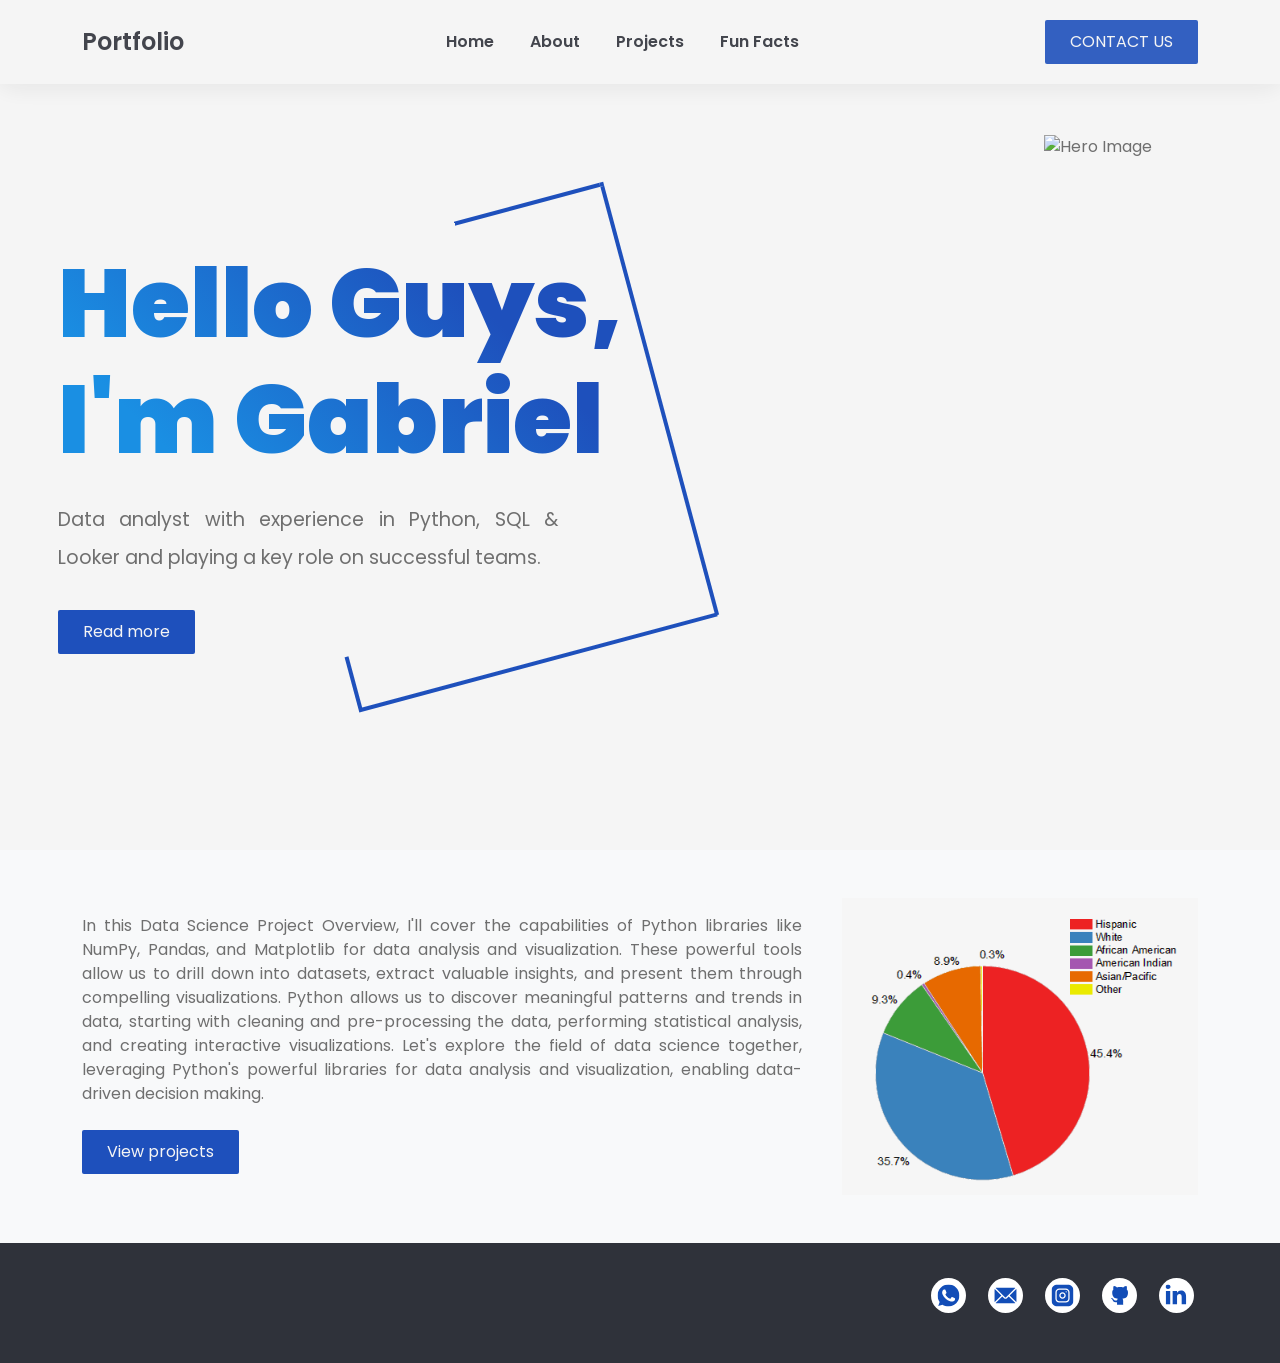
==== index.html @ 683b3d6e "update" ====
<!DOCTYPE html>
<html lang="en">

<head>
  <meta charset="UTF-8">
  <meta http-equiv="X-UA-Compatible" content="IE=edge">
  <meta name="viewport" content="width=device-width, initial-scale=1.0">

  <title> Home </title>
  <script src="https://ajax.googleapis.com/ajax/libs/jquery/3.6.4/jquery.min.js"></script>
  <link rel="icon" href="images/favicon.png">
  <link rel="stylesheet" href="assets/css/vendor/icons.min.css">
  <link rel="stylesheet" href="https://cdn.jsdelivr.net/npm/bootstrap@5.2.3/dist/css/bootstrap.min.css"
    integrity="sha384-rbsA2VBKQhggwzxH7pPCaAqO46MgnOM80zW1RWuH61DGLwZJEdK2Kadq2F9CUG65" crossorigin="anonymous">
  <link rel="stylesheet" href="https://cdnjs.cloudflare.com/ajax/libs/font-awesome/4.7.0/css/font-awesome.min.css">
  <link rel="stylesheet" href="css/main.css">
  <link href="https://unpkg.com/aos@2.3.1/dist/aos.css" rel="stylesheet">
  <link rel="stylesheet" href="https://cdnjs.cloudflare.com/ajax/libs/font-awesome/6.4.0/css/all.min.css"
    integrity="sha512-iecdLmaskl7CVkqkXNQ/ZH/XLlvWZOJyj7Yy7tcenmpD1ypASozpmT/E0iPtmFIB46ZmdtAc9eNBvH0H/ZpiBw=="
    crossorigin="anonymous" referrerpolicy="no-referrer" />

</head>

<body>

  
  <main>
    <header id="header">

      <!-- Navbar -->
      <nav class="navbar navbar-expand aos-init aos-animate visible">
        <div class="container header">

          <!-- Navbar Brand-->
          <a class="navbar-brand" href="index.html">
            Portfolio

          </a>

          <!-- Nav holder -->


          <!-- Navbar Items -->
          <ul class="navbar-nav items navbar-responsive">
            <li class="nav-item dropdown">
              <a href="./index.html" target="_blank" class="nav-link smooth-anchor">Home <i class="icon-arrow-down"></i></a>

            </li>
            <li class="nav-item">
              <a href="./about.html" target="_blank" class="nav-link smooth-anchor">About</a>
            </li>
            <li class="nav-item">
              <a href="./project.html" target="_blank" class="nav-link smooth-anchor">Projects</a>
            </li>
            <li class="nav-item">
              <a href="./funfact.html" target="_blank" class="nav-link smooth-anchor">Fun Facts</a>
            </li>
          </ul>

          <!-- Navbar Icons -->


          <!-- Navbar Toggle -->
          <ul class="navbar-nav toggle">
            <li class="nav-item">
              <a href="#" class="nav-link-item" data-toggle="modal" data-target="#menu" id="show">
                <svg xmlns="http://www.w3.org/2000/svg" height="1em" viewBox="0 0 448 512"><!--! Font Awesome Free 6.4.0 by @fontawesome - https://fontawesome.com License - https://fontawesome.com/license (Commercial License) Copyright 2023 Fonticons, Inc. --><path d="M0 96C0 78.3 14.3 64 32 64H416c17.7 0 32 14.3 32 32s-14.3 32-32 32H32C14.3 128 0 113.7 0 96zM0 256c0-17.7 14.3-32 32-32H416c17.7 0 32 14.3 32 32s-14.3 32-32 32H32c-17.7 0-32-14.3-32-32zM448 416c0 17.7-14.3 32-32 32H32c-17.7 0-32-14.3-32-32s14.3-32 32-32H416c17.7 0 32 14.3 32 32z"/></svg>
              </a>
            </li>
          </ul>

          <!-- Navbar Action -->
          <ul class="navbar-nav action navbar-responsive">
            <li class="nav-item ml-3">
              <a href="mailto:gabriel.guerra@hotmail.de" class="btn ml-lg-auto primary-button smooth-anchor contact-us"><i class="icon-speech"></i>CONTACT
                US</a>
            </li>
          </ul>
        </div>
      </nav>

    </header>

    <!-- Hero -->
    <section id="slider" class="hero p-0 mt-0">
      <div class="swiper-container no-slider featured animation slider-h-100">
        <div class="swiper-wrapper">

          <!-- Item 1 -->
          <div class="swiper-slide slide-center">
            <img data-aos="zoom-out-up" data-aos-delay="800" src="images/meindexpage.png" class="hero-image"
              alt="Hero Image">
            <div class="slide-content row" data-mask-768="70">
              <div class="col-12 d-flex inner">
                <div class="left align-self-center text-center text-md-left">
                  <h1 data-aos="zoom-out-up" data-aos-delay="400" class="title effect-static-text">Hello Guys,<br> I'm
                    Gabriel</h1>
                  <p data-aos="zoom-out-up" data-aos-delay="800" class="description">Data analyst with experience in Python, SQL & Looker and playing a key role on successful teams.</p>
                  <a href="about.html " target="blank" data-aos="zoom-out-up" data-aos-delay="1200"
                    class="smooth-anchor ml-auto mr-auto ml-md-0 mt-4 btn primary-button"><i class="icon-cup"></i>Read
                    more</a>
                </div>
              </div>
            </div>
          </div>

        </div>
        <div class="swiper-pagination"></div>
      </div>
    </section>

    <!-- HERO SECTION -->
    <!-- <section class="container text-center hero">
        <div class="row">
          <div class="col-lg-6 col-md-6" id="hero-text">
            <h1> 
              <span id="title-one">Welcome to my portfolio</span>
            </h1>
    
            <p id="hero-text">

              Welcome to my platform where I showcase my skills as a data analyst. Through visualization and data analysis, I present insightful stories that capture the essence of various topics. Join me on this journey as we explore the power of data in a variety of fields. Explore my diverse range of projects and dive into the world of data-driven insights. Unlock the stories hidden in the data and discover their great value. 




              <div>
                <a href="about.html" class="read-more">Read more</a>
              </div>
            </p>
          </div>
          <div class="cols-lg-6 col-md-6">
            <img class="img-fluid" style="max-width: 400px; max-height: 400px;" src="images/meindexpage.png" alt="Profile Photo of Gabriel Guerra">

          </div>
        </div>
      </section> -->

    <!-- PROJECT SECTION -->


    <div id="menu" class="p-0 modal fade show" role="dialog" aria-labelledby="menu" style="display: none;"
      aria-modal="true">
      <div class="modal-dialog modal-dialog-slideout" role="document">
        <div class="modal-content full">
          <div class="modal-header" data-dismiss="modal">
            Menu <svg id="hide" class="toggle" width="15" height="15" viewBox="0 0 15 15" fill="none" xmlns="http://www.w3.org/2000/svg">
              <rect y="13" width="18.3848" height="2.2981" rx="1.14905" transform="rotate(-45 0 13)" fill="#1e50bc" />
              <rect x="1.625" width="18.3848" height="2.2981" rx="1.14905" transform="rotate(45 1.625 0)"
                fill="#1e50bc" />
            </svg>
          </div>
          <div class="menu modal-body">
            <div class="row w-100">
              <div class="items p-0 col-12 text-center">
                <ul class="navbar-nav items">
                  <li class="nav-item dropdown">
                    <a href="index.html" target="_blank" class="nav-link smooth-anchor responsive-menu prevent">Home <i class="icon-arrow-down"></i></a>

                  </li>
                  <li class="nav-item">
                    <a href="./about.html" target="_blank" class="nav-link responsive-menu smooth-anchor">About</a>
                  </li>
                  <li class="nav-item">
                    <a href="./project.html" target="_blank" target="_blank" class="nav-link responsive-menu smooth-anchor">Projects</a>
                  </li>
                  <li class="nav-item">
                    <a href="./funfact.html" target="_blank" class="nav-link responsive-menu smooth-anchor">Fun Facts</a>
                  </li>
                  <li class="nav-item ml-3">
                    <a href="mailto:gabriel.guerra@hotmail.de" target="_blank" class="btn ml-lg-auto  primary-button smooth-anchor"><i class="icon-speech"></i>CONTACT
                      US</a>
                  </li>
                </ul>
              </div>
              <div class="contacts p-0 col-12 text-center">
                <!-- Append [navbar] -->
              </div>
            </div>
          </div>
        </div>
      </div>
    </div>
    <section class="datasci-project py-5 bg-light mt-0">
      <div class="container  text-center">
      <div class="row">
        <div class="col-lg-8 col-md-6">
          <p class="description-read mt-3">
            In this Data Science Project Overview, I'll cover the capabilities of Python libraries like NumPy, Pandas,
            and Matplotlib for data analysis and visualization. These powerful tools allow us to drill down into
            datasets, extract valuable insights, and present them through compelling visualizations. Python allows us to
            discover meaningful patterns and trends in data, starting with cleaning and pre-processing the data,
            performing statistical analysis, and creating interactive visualizations. Let's explore the field of data
            science together, leveraging Python's powerful libraries for data analysis and visualization, enabling
            data-driven decision making. 



          </p>
          <p>
            <a href="project.html" target="blank" class="smooth-anchor ml-auto mr-auto ml-md-0 mt-4 btn primary-button">View projects</a>
          </p>

        </div>

        <div class="col-lg-4 col-md-6">
          <img class="img-fluid subheadings-img" src="images/piechart.png" alt="Image of a Piechart" />
        </div>

      </div>
    </div>
    </section>

  </main>

  <footer>
    <section id="copyright" class="p-3 mt-0 copyright">
      <div class="container">
          <div class="row justify-content-between">
              <div class="col-12 col-md-6 p-3 text-center text-lg-left">
                  <!-- <p class="pb-0">Enjoy the low price. We are tracking any intention of piracy.</p> -->
                  <!--
                      Suggestion: Replace the text above with a description of your website.
                   -->
              </div>
           
              <div class="col-12 col-md-6 p-3 ">
                <ul class="social-icons pb-0">
                  <li class="me-3"><a class="facebook" href="https://wa.me/41774449042" target="_blank"><img src="./images/fb.svg" alt=""></a></li>
                  <li class="me-3"><a class="twitter" href="mailto:gabriel.guerra@hotmail.de" target="_blank"><img src="./images/mail.svg" alt=""></a></li>
                  <li class="me-3"><a class="dribbble" href="https://www.instagram.com/gabedariog/" target="_blank"><img src="./images/insta.svg" alt=""></a></li>
                  <li class="me-3"><a class="dribbble" href="https://github.com/Bondi121" target="_blank"><img src="./images/github.svg" alt=""></a></li>
                  <li><a class="linkedin" href="https://www.linkedin.com/in/gabriel-guerra-113387107/" target="_blank"><img src="./images/linkden.svg" alt=""></a></li>   
                </ul>
              </div>
          </div>
      </div>
  </section>
  </footer>


  <script src="https://code.jquery.com/jquery-3.6.1.js" integrity="sha256-3zlB5s2uwoUzrXK3BT7AX3FyvojsraNFxCc2vC/7pNI="
    crossorigin="anonymous"></script>
  <script src="https://cdn.jsdelivr.net/npm/bootstrap@5.2.3/dist/js/bootstrap.min.js"
    integrity="sha384-cuYeSxntonz0PPNlHhBs68uyIAVpIIOZZ5JqeqvYYIcEL727kskC66kF92t6Xl2V"
    crossorigin="anonymous"></script>
  <!-- <script src="js/partial.js"></script> -->
  <script src="https://unpkg.com/aos@2.3.1/dist/aos.js"></script>

  <script>
    AOS.init();
  </script>
  <script>


$(document).ready(function(){
  $(".nav-link-item").click(function(){
    $("#menu").show("")
  });

  $("#hide").click(function(){
    $("#menu").hide()
  });
  
 });

// click outside
$(document).mouseup(function(e){ 
  var container = $("aside");
    if (!container.is(e.target) && container.has(e.target).length === 0) 
    {
         $("aside").removeClass("close")
    }
});

  </script>
</body>

</html>
---- css/main.css ----
@import url('https://fonts.googleapis.com/css2?family=Inter&family=Poppins:wght@400;600;700&display=swap');


/* Variables */
:root{
    --dark-color: #002b28;
    --medium-color: #64a19d;
   
    --header-bg-color: #111111;
    --nav-brand-height: 35px;
    --nav-item-color: #f5f5f5;
    --top-nav-item-color: #f5f5f5;
    --hero-bg-color: #111111;
    --footer-brand-height: 80px;

    --primary-color: #1E50BC;
    --secondary-color: #1a8fe3;
    
    --white-color: #f9f9f9;
    --black-color: #040402;
    --dark-grey-color: #191919;

    --primary-t-color: #2f323a;
    --secondary-t-color: #f5f5f5; 
    --primary-p-color: #6f6f6f;
    --secondary-p-color: #8e8e8e;
    --primary-b-color: #f5f5f5;
    --primary-l-color: rgba(0, 0, 0, .25);
    --secondary-l-color: rgba(255, 255, 255, 0.25);

    --valid-color: #007a4d;
    --invalid-color: #e34f4f;

    --primary-bg-color: #f5f5f5;
    --primary-bg-color-2: #eeeeee;
    --primary-bg-color-3: #e5e5e5;

    --secondary-bg-color: #040402;
    --secondary-bg-color-2: #111111;
    --secondary-bg-color-3: #191919;

    --card-bg-color: #f5f5f5;

    --footer-bg-color: #111111;
}
html,body{
    overflow-x: hidden;
}
body{
    font-family: 'Poppins', sans-serif;
    width: 100%;

    height: 100%;
    background-color: #f5f5f5;
    color: #6f6f6f;
  
}
.btn {
    width: max-content;
    max-width: 100%;
    display: flex;
    align-items: center;
    justify-content: center;
    text-align: center;
    padding: 0.5rem 1.25rem;
    border-width: 0;
    border-radius: 2px;
}
p{
    text-align: justify;
}


#hero-text{
    margin-top: 30px;
}

.active{
    border-bottom: 2px solid var(--medium-color);
    font-weight: bold;
}

nav{
    /* background-color: ; */
    opacity: 0.9;
}

/* .navbar-nav{
    color: var(--light-color) !important;
} */

/* .navbar-nav li a{
    color: var(--light-color);
} */

.collapse{
    justify-content: flex-end;
}

/* HERO SECTION */
.hero{
    width: 100%;
    margin-bottom: -50px;
}

.hero p{
    line-height: 2.0;
}

#hero-text{
    text-align: justify;
}

#title-one{
    color: var(--light-color);
}

.read-more{
    text-decoration: none;
    color: var(--light-color);
    background-color: var(--dark-color);
    border-radius: 4px;
    padding: 5px 12px;
    box-shadow: rgba(0, 0, 0, 0.15) 1.95px 1.95px 2.6px;
    font-weight: bold;
}

.read-more:hover{
    background-color: var(--light-color);
    color: var(--dark-color);
}

/* END OF HERO SECTION */

section{
    margin-top: 100px !important;
}

.subheadings, .project-heading{
    color: var(--dark-color);
    font-weight: bold;
}

.subheadings-text{
    margin-top: 100px;
}

/* .subheadings-img{
    margin-top: 40px;
} */

#travel-img{
    border-radius: 4%;
}

/* ABOUT ME  */

#resume{
    margin: 40px 0 -40px 0;
}

#skills{
    margin: 50px 0 0 40px;
}

#skills p{
    margin-top: 40px;
}

.skills, .project-details{
    background-color:#1e50bc;;
    color:#fff;
    font-weight: bold;
    padding: 10px 10px;
    border-radius: 0 12px 0 12px;
    margin-right: 30px;
}
 .social-icons
{
 
  list-style: none;
    display: flex;
    justify-content: end;
}
.social-icons img{
width: 35px;
}
.social-icons a
{
  width:40px;
  height:40px;
  line-height:40px;
  margin-left:6px;
  margin-right:0;
  border-radius:100%;
  background-color:#33353d
}

/* END OF ABOUT ME */

.project-heading {
    text-align: left;
    font-size: 26px;
    font-weight: 500;
}

.project-details{
    font-size: 16pt;
}

.project-figure{
    background-color: var(--medium-color);
    padding: 5px 11px;
    font-size: 9pt;
}

/* TRAVEL SECTION */
.text-left{
    text-align: left;
    margin-top: 30px;
}

/* END OF TRAVEL SECTION */


/* FOOTER */

footer{
   
    
    text-align: center;
    color: #fff;
}
footer .copyright {
    background-color: #2f323a;
}

.nav-footer{
    background-color: transparent;
    justify-content: center;
}

.nav-footer ul li a{
    color: var(--light-color);
}

footer hr{
    /* color: var(--light-color); */
    /* border: 2px solid var(--light-color); */
    margin-top: 20px !important;
}

footer h3 a, footer div a{
    text-decoration: none;
    color: #fff;
}

#date{
    margin-bottom: -40px;
}

footer .socials, footer .socials a{
    display: inline;
}

/* .socials a:hover{
    color: var(--light-color);
} */
/* END OF FOOTER */

/* new css */
header .navbar-expand .navbar-brand {
    padding: 0;
    font-size: 1.5rem;
    font-weight: 600;
    line-height: 0;
    color: #2f323a;
}
header {
    position: relative;
    z-index: 5;
}

.navbar-holder {
    position: relative;
    z-index: -100;
    min-height: auto;
    pointer-events: none;
    background-color: var(--section-1-bg-color);
}

header .navbar-sticky {
    top: 0;
    background-color: #f5f5f5;
    -webkit-box-shadow: 0 2px 28px 0 rgba(0, 0, 0, 0.09);
    box-shadow: 0 2px 28px 0 rgba(0, 0, 0, 0.09);
    -webkit-transition: all .15s ease-out 0s!important;
    -o-transition: all .15s ease-out 0s!important;
    -moz-transition: all .15s ease-out 0s!important;
    transition: all .15s ease-out 0s!important;
    /* ! important is necessary to avoid conflict with the AOS animate. */
}

header .navbar-sticky.hidden {
    -webkit-transform: translate3d(0, -101%, 0)!important;
    -ms-transform: translate3d(0,-101%, 0)!important;
    -moz-transform: translate3d(0, -101%, 0)!important;
    transform: translate3d(0, -101%, 0)!important;
    /* ! important is necessary to avoid conflict with the AOS animate. */
}

header .navbar-sticky.visible {
    -webkit-transform: translate3d(0,0,0)!important;
    -ms-transform: translate3d(0,0,0)!important;
    -moz-transform: translate3d(0,0,0)!important;
    transform: translate3d(0,0,0)!important;
    /* ! important is necessary to avoid conflict with the AOS animate. */
}

header .navbar-expand {
    position: fixed;
    top: 0;
    z-index: 2;
    width: 100%;
    padding: 20px 25px;
    pointer-events: initial;
   
     
background-color: #f5f5f5;
      
        box-shadow: 0 2px 28px 0 rgba(0, 0, 0, 0.09);
     
    
}
header .navbar-expand.relative {
    position: relative;
}

header .navbar-expand .navbar-nav {
    display: inline-block;
}

header .navbar-expand .navbar-nav.toggle {
    display: none;
}

header .navbar-expand .navbar-nav.toggle i {
    font-size: 20px;
}

header .navbar-expand .navbar-brand {
    padding: 0;
    font-size: 1.5rem;
    font-weight: 600;
    line-height: 0;
    color: var(--nav-item-color);
}



header .navbar-expand .navbar-brand i {
    font-style: initial;
    font-weight: bold;
    font-size: 1.8rem;
  
}

header .navbar-expand .navbar-brand i.version-number {
    margin: 0 0 0 5px;
    font-family: var(--h1-font);
    font-size: 12px;
}

.navbar-expand .navbar-nav .nav-item {
    margin: 0;
    display: inline-flex;
    vertical-align: middle;
}

.navbar-expand .navbar-nav ul .nav-item {
    display: block;
}

.navbar-expand .navbar-nav .nav-item a:not(.btn) {
    display: flex;
    align-items: center;
    font-size: 1rem;
    font-weight: 600;
}

.navbar-expand .navbar-nav .nav-link:not(.btn) {
    padding-right: 1rem;
    padding-left: 1rem;
    color: var(--nav-item-color);
}



.navbar-expand:not(.navbar-sticky) .navbar-nav .dropdown-menu .nav-link:not(.btn),
.navbar-expand .navbar-nav .dropdown-menu .nav-link:not(.btn) {
    display: flex;
    align-items: center;
    justify-content: space-between;
    padding: 0.35rem 1rem;
    font-weight: 400;
    color: var(--primary-p-color);
}
.navbar-expand .navbar-nav .nav-link:not(.btn) {
    padding-right: 1rem;
    padding-left: 1rem;
    color: #2f323a;
}
.primary-button,
.primary-button:visited, .primary-button:active {
    position: relative;
    z-index: 2;
    padding: 10px 25px;
    background-color: #1e50bc;
    border-radius: 2px;
    color: var(--primary-b-color);
    font-weight: 400;
}

.primary-button:hover, .primary-button:focus {
    background-color: var(--primary-color);
   
   
    color: var(--primary-b-color);
}

.dark-button,
.dark-button:visited, .dark-button:active {
    position: relative;
    z-index: 2;
    padding: 10px 25px;
    background-color: var(--hero-bg-color);
    border-radius: 0;
    color: var(--white-color);
    font-weight: 400;
}

.dark-button:before {
    content: '';
    position: absolute;
    z-index: -1;
    top: 0;
    left: 0;
    bottom: 0;
    right: 0;
    width: 100%;
    height: 100%;
    border-radius: 0;
    background-image: -webkit-linear-gradient(45deg, var(--secondary-color) 15%, var(--primary-color) 65%);
    background-image: linear-gradient(45deg, var(--secondary-color) 15%, var(--primary-color) 65%);
}
.primary-button:hover, .primary-button:focus {
    background-color: var(--primary-color);
    background-image: -webkit-linear-gradient(45deg, var(--secondary-color) 15%, var(--primary-color) 65%);
    background-image: linear-gradient(45deg, var(--secondary-color) 15%, var(--primary-color) 65%);
    color: var(--primary-b-color);
}

.primary-button,
.primary-button:visited, .primary-button:active {
    position: relative;
    z-index: 2;
    padding: 10px 25px;
    background-color: #1e50bc;
    border-radius: 2px;
    color: #f5f5f5;
    font-weight: 400;
}
header .navbar-expand .navbar-brand {
    padding: 0;
    font-size: 1.5rem;
    font-weight: 600;
    line-height: 0;
    color: #2f323a;
}
.navbar-expand .navbar-nav .nav-link:not(.btn):not(.title):hover {
    color: var(--primary-color);
}

section {
    position: relative;
    width: 100%;
 
    background-size: cover;
    background-attachment: fixed;
    background-position: center;
}
section.hero {
    background-color: #f5f5f5;
}
.swiper-container {
    margin-left: auto;
    margin-right: auto;
    position: relative;
    overflow: hidden;
    list-style: none;
    padding: 0;
    z-index: 1;
}
.slider-h-100 {
    width: 100%;
    height: 100vh;
}
.swiper-wrapper {
    position: relative;
    width: 100%;
    height: 100%;
    z-index: 1;
    display: flex;
    transition-property: transform;
    box-sizing: content-box;
}
.swiper-slide {
    flex-shrink: 0;
    width: 100%;
    height: 100%;
    position: relative;
    transition-property: transform
}
.slide-center {
    display: -webkit-box;
    display: -ms-flexbox;
    display: -webkit-flex;
    display: flex;
    align-items: center;
}
.slide-content {
    position: relative;
    z-index: 3;
    width: 100%;
}

.full-slider .inner,
.no-slider .inner {
    top: 1rem;
    max-width: 1140px;
    padding: 0;
    margin: auto;
}
.full-slider .inner .left,
.no-slider .inner .left {
    width: 60%;
    padding: 2rem 0;
}

.slide-content .title {
    margin-top: 0;
    margin-bottom: 1.5rem;
    font-size:6rem;
    font-weight: 900;
    line-height: 1.2;
    font-family: var(--h1-font);
    color: var(--primary-color);
    
    text-align: left;
    word-wrap: break-word;
}
.slide-content-main .title {
    margin-top: 0;
    margin-bottom: 1.5rem;
    font-size:4rem;
    font-weight: 900;
    line-height: 1.2;
    font-family: var(--h1-font);
    color: var(--primary-color);
    
    text-align: left;
    word-wrap: break-word;
}
.description{
    margin: 1.5rem 0;
    font-size: 1rem;
    font-weight: 400;
    line-height: 1.5;
}
.hero-image {
    position: absolute;
    right: 10%;
    bottom: 0;
    width: auto;
    height: 85%;
}

.hero-image-left {
    position: absolute;
    left: 10%;
    bottom: 0;
    width: auto;
    height: 85%;
}

.fit-image {
    width: 100%;
    height: 100%;
    object-fit: cover;
    object-position: center;
}

.fit-image.w-85 {
    width: 85%;
}

.fit-image.top {
    object-position: top;
}

.fit-image.bottom {
    object-position: bottom;
}
.slider-parallax-holder {
    position: relative;
    z-index: -100;
    min-height: 100vh;
    pointer-events: none;
}

.mid-slider {
    overflow: visible;
    padding: 0 15px;
}

.mid-slider-simple {
    padding: 0 15px;
}
.description-read{
    max-width: 720px;
}
.mid-slider-simple .card:not(.no-hover):hover {
    transform: initial;
}

.full-slider {
    cursor: w-resize;
}

.full-slider .inner,
.no-slider .inner {
    top: 1rem;
    max-width: 1140px;
    padding: 0;
    margin: auto;
}

.full-slider.full-grid .inner,
.no-slider.full-grid .inner {
    max-width: calc(100% - 60px);
}

.full-slider.smaller .inner,
.no-slider.smaller .inner {
    max-width: 940px;
}

.no-slider.slider-h-75 .inner {
    top: 10px;
}

.full-slider .inner .center,
.no-slider .inner .center {    
    width: 100%;
    padding: 2rem 0;
}

.full-slider .inner .left,
.no-slider .inner .left {
    width: 60%;
    padding: 2rem 0;
}

.full-slider .inner .right,
.no-slider .inner .right {
    width: auto;
    padding: 2rem 0;
}
.description {
    max-width: 500px;
    margin-bottom: 2rem;
    font-size: 1.2rem;
}
.effect-static-text {
    background-image: -webkit-linear-gradient(45deg, var(--secondary-color) 15%, var(--primary-color) 65%);
    background-image: linear-gradient(45deg, var(--secondary-color) 15%, var(--primary-color) 65%);
    -webkit-background-clip: text;
    -moz-background-clip: text;
         background-clip: text;
    -webkit-text-fill-color: transparent;
}

.effect-static-text i {
    -webkit-text-fill-color: var(--primary-color);
}

.effect-motion-text,
.effect-motion-hover:hover {
    background-image: linear-gradient(to right, var(--primary-color) 20%, var(--primary-t-color) 40%, var(--primary-t-color) 60%, var(--primary-color) 80%);
    background-size: 200% auto;
    -webkit-background-clip: text;
    -moz-background-clip: text;
         background-clip: text;
    -webkit-text-fill-color: transparent;
    -webkit-animation: effect 1s linear infinite;
    animation: effect 1s linear infinite;
}
.full-slider.featured .inner .left:before,
.no-slider.featured .inner .left:before {
    content: '';
    position: absolute;
    z-index: -1;
    top: 1%;
    right: 0;
    bottom: 0;
    left: 26%;
    width: 27%;
    height: 95%;
    border-top: 4px solid;
    border-right: 4px solid;
    transform: rotate(-15deg);
    border-image: -webkit-linear-gradient(to right, transparent 55%, var(--primary-color) 55%, var(--primary-color) 100%) 30;
    border-image: linear-gradient(to right, transparent 55%, var(--primary-color) 55%, var(--primary-color) 100%) 30;
    transition-timing-function: cubic-bezier(.25, .25, .75, .75);
    transition-duration: 0.6s;
    transition-property: opacity, transform;
}


.full-slider.featured .inner .left:after,
.no-slider.featured .inner .left:after {
    content: '';
    position: absolute;
    z-index: 1;
    top: 2%;
    right: 0px;
    bottom: 0;
    left: 24%;
    width: 29%;
    height: 95%;
    border-left: 4px solid;
    border-bottom: 4px solid;
    transform: rotate(-15deg);
    border-image: -webkit-linear-gradient(to bottom, transparent 83%, var(--primary-color) 83%, var(--primary-color) 100%) 30;
    border-image: linear-gradient(to bottom, transparent 83%, var(--primary-color) 83%, var(--primary-color) 100%) 30;
    transition-timing-function: cubic-bezier(.25, .25, .75, .75);
    transition-duration: 0.6s;
    transition-property: opacity, transform;
}


/* modal */
.modal-open {
    overflow-y: hidden;
    overflow-x: hidden;
}

.modal-dialog-slideout {
    min-height: 100%;
    margin: 0 0 0 auto;
}

.modal.fade .modal-dialog.modal-dialog-slideout {
   
    transform: translate(100%, 0)scale(1);
  
    box-shadow: 0px 0px 15px 0px rgba(0, 0, 0, 0.1);
    height: 100%;
}

.modal.fade.show .modal-dialog.modal-dialog-slideout {
    -webkit-transform: translate(0, 0);
    transform: translate(0, 0);
    display: flex;
    align-items: start;
  
    height: 100%;
}

.modal-content {
    border: none;
    border-radius: 0;
    overflow-x: hidden;
    background-color: var(--primary-bg-color-2);
    background-size: cover;
    background-position: center center;
}

.theme-mode-dark .modal-content {
    background-color: var(--secondary-bg-color-3);
}

.modal-content.full {
    height: 100%;
}

.modal-header {
    align-items: center;
    padding: 25px;
    border: none;
    font-weight: 600;
    color: var(--primary-t-color);
    border-radius: 0;
}

.theme-mode-dark .modal-header {
    color: var(--secondary-t-color);
}

.modal-header .modal-title {
    line-height: 0;
}

.modal-header .icon-close {
    font-size: 24px;
    cursor: pointer;
}

.modal-body {
    width: 100%;
    display: flex;
  
    padding: 25px 25px 75px;
}

.theme-mode-dark .modal-body h2 {
    color: var(--white-color);
}

.theme-mode-dark .modal-body .form-control {
    border-color: var(--secondary-l-color);
    color: var(--secondary-t-color);
}
/* about */
.resume-skills{
    background: #fefefe;
}
/* media */
@media(max-width: 1199px) {
  

    .full-slider.featured .inner .right .description {
        right: initial;
        position: inherit;
    }
    .full-slider .inner, body .no-slider .inner {
        padding: 0 40px;
    }

  .container {
        padding: 0 10px;
        max-width: 100%;
    }

}
@media(max-width: 991px) {

    /* #region General */
    .skills, .project-details{
        background-color:#1e50bc;
        color:#fff;
        font-weight: bold;
        padding: 10px 7px;
        border-radius: 0 12px 0 12px;
         margin-right: 0px;
    }
  
   
   .slide-content .title,
    h2.super {
        font-size: 4rem;
    }

   

    /* #endregion General */

    /* #region Slider */

  .slider-h-100 {
        height: calc(100vh - 50px);
    }

     .slider-h-100.alt {
        height: calc(85vh - 50px);
    }

    /* #endregion Slider */

    /* #region Section */

     aside {
        margin-top: 60px;
    }

    .title {
        margin-top: 2rem;
    }

    /* #endregion Section */

    /* #region Feature */

    .bricklayer-column-sizer {
		width: 50%;
    }

   .columns-1 .bricklayer-column-sizer {
        width: 100%;
    }
    
    body .columns-2 .bricklayer-column-sizer,
    body .columns-3 .bricklayer-column-sizer,
    body .columns-4 .bricklayer-column-sizer,
    body .columns-5 .bricklayer-column-sizer,
    body .columns-6 .bricklayer-column-sizer {
        width: 50%;
    }

     .card-columns {
        column-count: 2;
    }

    /* #endregion Feature */

    /* #region Modal */

    body .modal-body {
        align-items: start;
    }
    
    /* #endregion Modal */
    .full-slider.featured .inner .left:after,
.no-slider.featured .inner .left:after {
    display: none;
}
.full-slider.featured .inner .left:before,
.no-slider.featured .inner .left:before {
display: none;
}

.full-slider .inner .left, .no-slider .inner .left {
    width: 100%;
   
}
}

@media(max-width: 767px) {
    .slide-content-main .title {
       
        font-size:2rem;
       
        
      
    }
    .social-icons
    {
      padding-left:0;
      margin-bottom:0;
      list-style:none;
      justify-content: center;
    }
    .social-icons li
    {
      display:inline-block;
      margin-bottom:4px
    }
    .social-icons li.title
    {
      margin-right:15px;
      text-transform:uppercase;
      color:#96a2b2;
      font-weight:700;
      font-size:13px
    }
    .social-icons a{
      background-color:#eceeef;
      color:#818a91;
      font-size:16px;
      display:inline-block;
      line-height:44px;
      width:44px;
      height:44px;
      text-align:center;
      margin-right:8px;
      border-radius:100%;
      -webkit-transition:all .2s linear;
      -o-transition:all .2s linear;
      transition:all .2s linear
    }
    .social-icons a:active,.social-icons a:focus,.social-icons a:hover
    {
      color:#fff;
      background-color:#29aafe
    }
    .social-icons.size-sm a
    {
      line-height:34px;
      height:34px;
      width:34px;
      font-size:14px
    }
    .social-icons a.facebook:hover
    {
      background-color:#3b5998
    }
    .social-icons a.twitter:hover
    {
      background-color:#00aced
    }
    .social-icons a.linkedin:hover
    {
      background-color:#007bb6
    }
    .social-icons a.dribbble:hover
    {
      background-color:#ea4c89
    }
   
      .social-icons li.title
      {
        display:block;
        margin-right:0;
        font-weight:600
      }
    
    /* #region General */
   .no-slider .slide-content .inner .right {
        width: 100%;
    }
   .full-slider .hero-image,
   .no-slider .hero-image {
        width: 100%;
        height: auto; 
         bottom: 0; 
        right: initial; 
    }
    .skills, .project-details{
        background-color:#1e50bc;
        color:#fff;
        font-weight: bold;
        padding: 10px 7px;
        border-radius: 0 12px 0 12px;
         margin-right: 0px;
    }
    .slide-content .title,
     h2.super {
        font-size: 3.5rem;
    }

   
   .featured {
        margin: auto;
    }

    .featured:before {
        content: none;
    }
    
  
    
   .intro .btn {
        margin-top: 30px;
    }

 .intro {
        margin-top: 50px;
    }

 .item:last-child {
        margin-bottom: 50px;
    }

    .offers .items .item {
        margin-bottom: 0;
    }

    .offers .items .item {
        margin-bottom: 30px;
    }

   .blog-grid:not(.masonry) .items .item {
        margin-bottom: 0;
    }

    .blog-grid:not(.masonry) .items .item {
        margin-bottom: 30px;
    }

   

    header .navbar-expand .navbar-nav a {
        padding: 10px 15px;
        font-size: 0;
    }

   header .navbar-expand .navbar-nav.action .btn i {
        font-size: initial;
        margin: 0;
    }

     .navbar-brand {
        margin: 0;
    }

  

    .full-slider .slide-content .inner .description, 
    .no-slider .slide-content .inner .description {
        max-width: 100%;
        font-size: 1.2rem;
    }  

  .description p {
        font-size: 1.2rem;
    }

   .inner .right {
        width: 100%;
    }

 


    .no-slider .hero-image-left {
        width: 100%;
        height: auto;
        bottom: 0;
        right: initial;
    }
.no-slider .hero-image.alt {
        top: 22%;
    }

  
    .no-slider .hero-image-left.alt {
        top: 22%;
    }

    .slide-content {
        width: 100%;
        height: 100%;
    }

    .slide-content:before {
        content: '';
        position: absolute;
        top: 0;
        left: 0;
        width: 100%;
        height: 100%;
        background-color: #f5f5f5;
        opacity: 0;
    }    
    
   
    
    .slide-content:before {
        opacity: 0.7;
    }
    
    .slide-content:before {
        opacity: 0.9;
    }

    /* #endregion Slider */

    /* #region Section */

    body section {
        padding: 90px 0;
        background-attachment: initial;
    }


  
   .featured:after {
        height: 60px;
        bottom: -30px;
    }

    /* #endregion Section */

    /* #region List */

 .list-group-item img {
        margin-right: 90px;
    }

    /* #endregion List */

    /* #region Features */

   
 .filter-section .btn-group .btn {
        font-size: 1rem;
    }

    /* #endregion Features */

    /* #region Multi-Step Form */

  

   .step-prev, body .step-next, body .send {
        width: calc(50% - 12px);
    }
    /* .slider-h-100 {
        height: calc(100vh - -165px);
    } */
    /* #endregion Multi-Step Form */

    /* #region Footer */


    .navbar-responsive{
        display: none !important;
    }

  
.responsive-menu{
    padding-right: 1rem;
    padding-left: 1rem;
    color: #2f323a;
}
header .navbar-expand .navbar-nav.toggle {
    display: flex;
}
.btn {
        
    margin: 0 auto;
}
    /* #endregion Footer */
}

@media (max-width: 576px) {
.about-me-main{
    padding-top: 100px;
    text-align: center !important;
}

    .btn {
        
        margin: 0 auto;
    }
    .slide-content .title, h2.super {
        font-size: 1.5rem;
        text-align: center;
    }
    .full-slider .slide-content .inner .description, 
    .no-slider .slide-content .inner .description {
        max-width: 100%;
        font-size: 1.2rem;
        text-align: center;
    }  
    header .navbar-expand .navbar-brand img {
        height: auto;
        max-height: var(--nav-brand-height);
    }

    section {
        margin-top: 0px !important; 
    }
 .bricklayer-column-sizer {
		width: 100%;
    }

  

    .card-columns {
        column-count: 1;
    }
    
    /* #endregion Feature */
}

@media(max-width: 374px) {

    /* #region General */

  
   .slide-content .title,
    body h2.super {
        font-size: 3rem;
    }
}
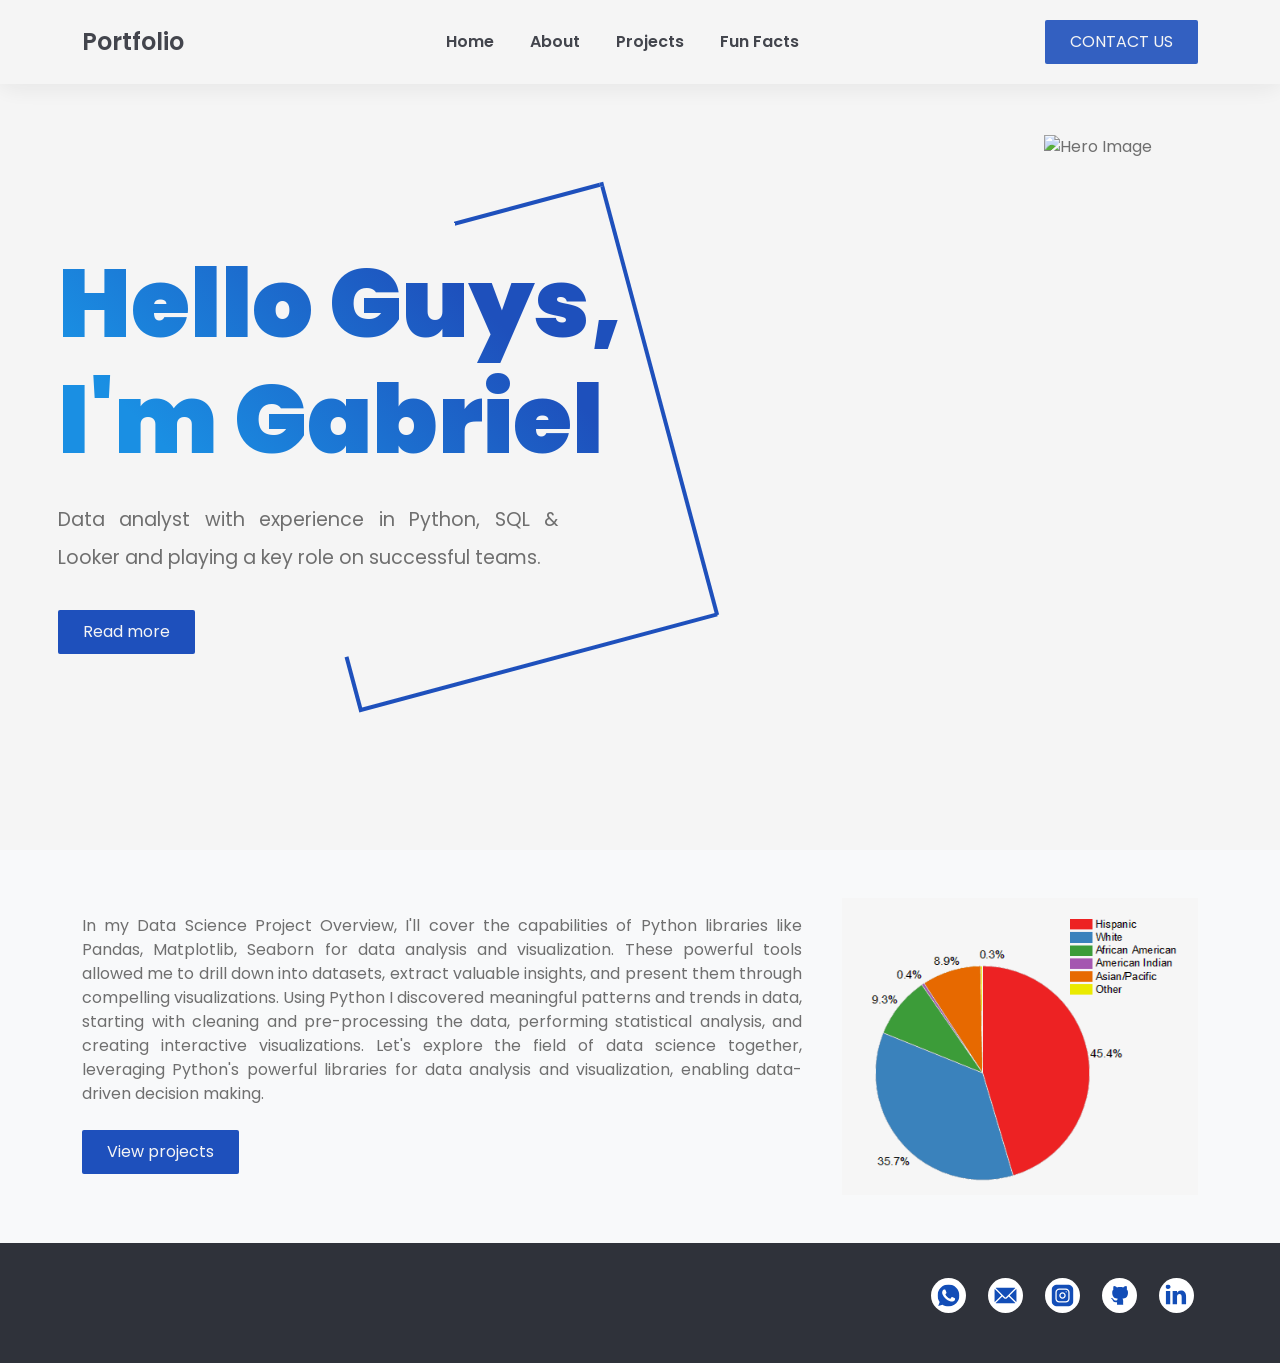
==== commit 8f57f741: "update" ====
--- a/index.html
+++ b/index.html
@@ -1,116 +1,159 @@
 <!DOCTYPE html>
 <html lang="en">
-
-<head>
-  <meta charset="UTF-8">
-  <meta http-equiv="X-UA-Compatible" content="IE=edge">
-  <meta name="viewport" content="width=device-width, initial-scale=1.0">
-
-  <title> Home </title>
-  <script src="https://ajax.googleapis.com/ajax/libs/jquery/3.6.4/jquery.min.js"></script>
-  <link rel="icon" href="images/favicon.png">
-  <link rel="stylesheet" href="assets/css/vendor/icons.min.css">
-  <link rel="stylesheet" href="https://cdn.jsdelivr.net/npm/bootstrap@5.2.3/dist/css/bootstrap.min.css"
-    integrity="sha384-rbsA2VBKQhggwzxH7pPCaAqO46MgnOM80zW1RWuH61DGLwZJEdK2Kadq2F9CUG65" crossorigin="anonymous">
-  <link rel="stylesheet" href="https://cdnjs.cloudflare.com/ajax/libs/font-awesome/4.7.0/css/font-awesome.min.css">
-  <link rel="stylesheet" href="css/main.css">
-  <link href="https://unpkg.com/aos@2.3.1/dist/aos.css" rel="stylesheet">
-  <link rel="stylesheet" href="https://cdnjs.cloudflare.com/ajax/libs/font-awesome/6.4.0/css/all.min.css"
-    integrity="sha512-iecdLmaskl7CVkqkXNQ/ZH/XLlvWZOJyj7Yy7tcenmpD1ypASozpmT/E0iPtmFIB46ZmdtAc9eNBvH0H/ZpiBw=="
-    crossorigin="anonymous" referrerpolicy="no-referrer" />
-
-</head>
-
-<body>
-
-  
-  <main>
-    <header id="header">
-
-      <!-- Navbar -->
-      <nav class="navbar navbar-expand aos-init aos-animate visible">
-        <div class="container header">
-
-          <!-- Navbar Brand-->
-          <a class="navbar-brand" href="index.html">
-            Portfolio
-
-          </a>
-
-          <!-- Nav holder -->
-
-
-          <!-- Navbar Items -->
-          <ul class="navbar-nav items navbar-responsive">
-            <li class="nav-item dropdown">
-              <a href="./index.html" target="_blank" class="nav-link smooth-anchor">Home <i class="icon-arrow-down"></i></a>
-
-            </li>
-            <li class="nav-item">
-              <a href="./about.html" target="_blank" class="nav-link smooth-anchor">About</a>
-            </li>
-            <li class="nav-item">
-              <a href="./project.html" target="_blank" class="nav-link smooth-anchor">Projects</a>
-            </li>
-            <li class="nav-item">
-              <a href="./funfact.html" target="_blank" class="nav-link smooth-anchor">Fun Facts</a>
-            </li>
-          </ul>
-
-          <!-- Navbar Icons -->
-
-
-          <!-- Navbar Toggle -->
-          <ul class="navbar-nav toggle">
-            <li class="nav-item">
-              <a href="#" class="nav-link-item" data-toggle="modal" data-target="#menu" id="show">
-                <svg xmlns="http://www.w3.org/2000/svg" height="1em" viewBox="0 0 448 512"><!--! Font Awesome Free 6.4.0 by @fontawesome - https://fontawesome.com License - https://fontawesome.com/license (Commercial License) Copyright 2023 Fonticons, Inc. --><path d="M0 96C0 78.3 14.3 64 32 64H416c17.7 0 32 14.3 32 32s-14.3 32-32 32H32C14.3 128 0 113.7 0 96zM0 256c0-17.7 14.3-32 32-32H416c17.7 0 32 14.3 32 32s-14.3 32-32 32H32c-17.7 0-32-14.3-32-32zM448 416c0 17.7-14.3 32-32 32H32c-17.7 0-32-14.3-32-32s14.3-32 32-32H416c17.7 0 32 14.3 32 32z"/></svg>
-              </a>
-            </li>
-          </ul>
-
-          <!-- Navbar Action -->
-          <ul class="navbar-nav action navbar-responsive">
-            <li class="nav-item ml-3">
-              <a href="mailto:gabriel.guerra@hotmail.de" class="btn ml-lg-auto primary-button smooth-anchor contact-us"><i class="icon-speech"></i>CONTACT
-                US</a>
-            </li>
-          </ul>
-        </div>
-      </nav>
-
-    </header>
-
-    <!-- Hero -->
-    <section id="slider" class="hero p-0 mt-0">
-      <div class="swiper-container no-slider featured animation slider-h-100">
-        <div class="swiper-wrapper">
-
-          <!-- Item 1 -->
-          <div class="swiper-slide slide-center">
-            <img data-aos="zoom-out-up" data-aos-delay="800" src="images/meindexpage.png" class="hero-image"
-              alt="Hero Image">
-            <div class="slide-content row" data-mask-768="70">
-              <div class="col-12 d-flex inner">
-                <div class="left align-self-center text-center text-md-left">
-                  <h1 data-aos="zoom-out-up" data-aos-delay="400" class="title effect-static-text">Hello Guys,<br> I'm
-                    Gabriel</h1>
-                  <p data-aos="zoom-out-up" data-aos-delay="800" class="description">Data analyst with experience in Python, SQL & Looker and playing a key role on successful teams.</p>
-                  <a href="about.html " target="blank" data-aos="zoom-out-up" data-aos-delay="1200"
-                    class="smooth-anchor ml-auto mr-auto ml-md-0 mt-4 btn primary-button"><i class="icon-cup"></i>Read
-                    more</a>
+  <head>
+    <meta charset="UTF-8" />
+    <meta http-equiv="X-UA-Compatible" content="IE=edge" />
+    <meta name="viewport" content="width=device-width, initial-scale=1.0" />
+
+    <title>Home</title>
+    <script src="https://ajax.googleapis.com/ajax/libs/jquery/3.6.4/jquery.min.js"></script>
+    <link rel="icon" href="images/favicon.png" />
+    <link rel="stylesheet" href="assets/css/vendor/icons.min.css" />
+    <link
+      rel="stylesheet"
+      href="https://cdn.jsdelivr.net/npm/bootstrap@5.2.3/dist/css/bootstrap.min.css"
+      integrity="sha384-rbsA2VBKQhggwzxH7pPCaAqO46MgnOM80zW1RWuH61DGLwZJEdK2Kadq2F9CUG65"
+      crossorigin="anonymous"
+    />
+    <link
+      rel="stylesheet"
+      href="https://cdnjs.cloudflare.com/ajax/libs/font-awesome/4.7.0/css/font-awesome.min.css"
+    />
+    <link rel="stylesheet" href="css/main.css" />
+    <link href="https://unpkg.com/aos@2.3.1/dist/aos.css" rel="stylesheet" />
+    <link
+      rel="stylesheet"
+      href="https://cdnjs.cloudflare.com/ajax/libs/font-awesome/6.4.0/css/all.min.css"
+      integrity="sha512-iecdLmaskl7CVkqkXNQ/ZH/XLlvWZOJyj7Yy7tcenmpD1ypASozpmT/E0iPtmFIB46ZmdtAc9eNBvH0H/ZpiBw=="
+      crossorigin="anonymous"
+      referrerpolicy="no-referrer"
+    />
+  </head>
+
+  <body>
+    <main>
+      <header id="header">
+        <!-- Navbar -->
+        <nav class="navbar navbar-expand aos-init aos-animate visible">
+          <div class="container header">
+            <!-- Navbar Brand-->
+            <a class="navbar-brand" href="index.html"> Portfolio </a>
+
+            <!-- Nav holder -->
+
+            <!-- Navbar Items -->
+            <ul class="navbar-nav items navbar-responsive">
+              <li class="nav-item dropdown">
+                <a href="./index.html" class="nav-link smooth-anchor"
+                  >Home <i class="icon-arrow-down"></i
+                ></a>
+              </li>
+              <li class="nav-item">
+                <a href="./about.html" class="nav-link smooth-anchor">About</a>
+              </li>
+              <li class="nav-item">
+                <a href="./project.html" class="nav-link smooth-anchor"
+                  >Projects</a
+                >
+              </li>
+              <li class="nav-item">
+                <a href="./funfact.html" class="nav-link smooth-anchor"
+                  >Fun Facts</a
+                >
+              </li>
+            </ul>
+
+            <!-- Navbar Icons -->
+
+            <!-- Navbar Toggle -->
+            <ul class="navbar-nav toggle">
+              <li class="nav-item">
+                <a
+                  href="#"
+                  class="nav-link-item"
+                  data-toggle="modal"
+                  data-target="#menu"
+                  id="show"
+                >
+                  <svg
+                    xmlns="http://www.w3.org/2000/svg"
+                    height="1em"
+                    viewBox="0 0 448 512"
+                  >
+                    <!--! Font Awesome Free 6.4.0 by @fontawesome - https://fontawesome.com License - https://fontawesome.com/license (Commercial License) Copyright 2023 Fonticons, Inc. -->
+                    <path
+                      d="M0 96C0 78.3 14.3 64 32 64H416c17.7 0 32 14.3 32 32s-14.3 32-32 32H32C14.3 128 0 113.7 0 96zM0 256c0-17.7 14.3-32 32-32H416c17.7 0 32 14.3 32 32s-14.3 32-32 32H32c-17.7 0-32-14.3-32-32zM448 416c0 17.7-14.3 32-32 32H32c-17.7 0-32-14.3-32-32s14.3-32 32-32H416c17.7 0 32 14.3 32 32z"
+                    />
+                  </svg>
+                </a>
+              </li>
+            </ul>
+
+            <!-- Navbar Action -->
+            <ul class="navbar-nav action navbar-responsive">
+              <li class="nav-item ml-3">
+                <a
+                  href="mailto:gabriel.guerra@hotmail.de"
+                  class="btn ml-lg-auto primary-button smooth-anchor contact-us"
+                  ><i class="icon-speech"></i>CONTACT US</a
+                >
+              </li>
+            </ul>
+          </div>
+        </nav>
+      </header>
+
+      <!-- Hero -->
+      <section id="slider" class="hero p-0 mt-0">
+        <div class="swiper-container no-slider featured animation slider-h-100">
+          <div class="swiper-wrapper">
+            <!-- Item 1 -->
+            <div class="swiper-slide slide-center">
+              <img
+                data-aos="zoom-out-up"
+                data-aos-delay="800"
+                src="images/meindexpage.png"
+                class="hero-image"
+                alt="Hero Image"
+              />
+              <div class="slide-content row" data-mask-768="70">
+                <div class="col-12 d-flex inner">
+                  <div class="left align-self-center text-center text-md-left">
+                    <h1
+                      data-aos="zoom-out-up"
+                      data-aos-delay="400"
+                      class="title effect-static-text"
+                    >
+                      Hello Guys,<br />
+                      I'm Gabriel
+                    </h1>
+                    <p
+                      data-aos="zoom-out-up"
+                      data-aos-delay="800"
+                      class="description"
+                    >
+                      Data analyst with experience in Python, SQL & Looker and
+                      playing a key role on successful teams.
+                    </p>
+                    <a
+                      href="about.html "
+                      target="blank"
+                      data-aos="zoom-out-up"
+                      data-aos-delay="1200"
+                      class="smooth-anchor ml-auto mr-auto ml-md-0 mt-4 btn primary-button"
+                      ><i class="icon-cup"></i>Read more</a
+                    >
+                  </div>
                 </div>
               </div>
             </div>
           </div>
-
+          <div class="swiper-pagination"></div>
         </div>
-        <div class="swiper-pagination"></div>
-      </div>
-    </section>
-
-    <!-- HERO SECTION -->
-    <!-- <section class="container text-center hero">
+      </section>
+
+      <!-- HERO SECTION -->
+      <!-- <section class="container text-center hero">
         <div class="row">
           <div class="col-lg-6 col-md-6" id="hero-text">
             <h1> 
@@ -136,144 +179,236 @@
         </div>
       </section> -->
 
-    <!-- PROJECT SECTION -->
-
-
-    <div id="menu" class="p-0 modal fade show" role="dialog" aria-labelledby="menu" style="display: none;"
-      aria-modal="true">
-      <div class="modal-dialog modal-dialog-slideout" role="document">
-        <div class="modal-content full">
-          <div class="modal-header" data-dismiss="modal">
-            Menu <svg id="hide" class="toggle" width="15" height="15" viewBox="0 0 15 15" fill="none" xmlns="http://www.w3.org/2000/svg">
-              <rect y="13" width="18.3848" height="2.2981" rx="1.14905" transform="rotate(-45 0 13)" fill="#1e50bc" />
-              <rect x="1.625" width="18.3848" height="2.2981" rx="1.14905" transform="rotate(45 1.625 0)"
-                fill="#1e50bc" />
-            </svg>
-          </div>
-          <div class="menu modal-body">
-            <div class="row w-100">
-              <div class="items p-0 col-12 text-center">
-                <ul class="navbar-nav items">
-                  <li class="nav-item dropdown">
-                    <a href="index.html" target="_blank" class="nav-link smooth-anchor responsive-menu prevent">Home <i class="icon-arrow-down"></i></a>
-
-                  </li>
-                  <li class="nav-item">
-                    <a href="./about.html" target="_blank" class="nav-link responsive-menu smooth-anchor">About</a>
-                  </li>
-                  <li class="nav-item">
-                    <a href="./project.html" target="_blank" target="_blank" class="nav-link responsive-menu smooth-anchor">Projects</a>
-                  </li>
-                  <li class="nav-item">
-                    <a href="./funfact.html" target="_blank" class="nav-link responsive-menu smooth-anchor">Fun Facts</a>
-                  </li>
-                  <li class="nav-item ml-3">
-                    <a href="mailto:gabriel.guerra@hotmail.de" target="_blank" class="btn ml-lg-auto  primary-button smooth-anchor"><i class="icon-speech"></i>CONTACT
-                      US</a>
-                  </li>
-                </ul>
-              </div>
-              <div class="contacts p-0 col-12 text-center">
-                <!-- Append [navbar] -->
+      <!-- PROJECT SECTION -->
+
+      <div
+        id="menu"
+        class="p-0 modal fade show"
+        role="dialog"
+        aria-labelledby="menu"
+        style="display: none"
+        aria-modal="true"
+      >
+        <div class="modal-dialog modal-dialog-slideout" role="document">
+          <div class="modal-content full">
+            <div class="modal-header" data-dismiss="modal">
+              Menu
+              <svg
+                id="hide"
+                class="toggle"
+                width="15"
+                height="15"
+                viewBox="0 0 15 15"
+                fill="none"
+                xmlns="http://www.w3.org/2000/svg"
+              >
+                <rect
+                  y="13"
+                  width="18.3848"
+                  height="2.2981"
+                  rx="1.14905"
+                  transform="rotate(-45 0 13)"
+                  fill="#1e50bc"
+                />
+                <rect
+                  x="1.625"
+                  width="18.3848"
+                  height="2.2981"
+                  rx="1.14905"
+                  transform="rotate(45 1.625 0)"
+                  fill="#1e50bc"
+                />
+              </svg>
+            </div>
+            <div class="menu modal-body">
+              <div class="row w-100">
+                <div class="items p-0 col-12 text-center">
+                  <ul class="navbar-nav items">
+                    <li class="nav-item dropdown">
+                      <a
+                        href="index.html"
+                        target="_blank"
+                        class="nav-link smooth-anchor responsive-menu prevent"
+                        >Home <i class="icon-arrow-down"></i
+                      ></a>
+                    </li>
+                    <li class="nav-item">
+                      <a
+                        href="./about.html"
+                        target="_blank"
+                        class="nav-link responsive-menu smooth-anchor"
+                        >About</a
+                      >
+                    </li>
+                    <li class="nav-item">
+                      <a
+                        href="./project.html"
+                        target="_blank"
+                        target="_blank"
+                        class="nav-link responsive-menu smooth-anchor"
+                        >Projects</a
+                      >
+                    </li>
+                    <li class="nav-item">
+                      <a
+                        href="./funfact.html"
+                        target="_blank"
+                        class="nav-link responsive-menu smooth-anchor"
+                        >Fun Facts</a
+                      >
+                    </li>
+                    <li class="nav-item ml-3">
+                      <a
+                        href="mailto:gabriel.guerra@hotmail.de"
+                        target="_blank"
+                        class="btn ml-lg-auto primary-button smooth-anchor"
+                        ><i class="icon-speech"></i>CONTACT US</a
+                      >
+                    </li>
+                  </ul>
+                </div>
+                <div class="contacts p-0 col-12 text-center">
+                  <!-- Append [navbar] -->
+                </div>
               </div>
             </div>
           </div>
         </div>
       </div>
-    </div>
-    <section class="datasci-project py-5 bg-light mt-0">
-      <div class="container  text-center">
-      <div class="row">
-        <div class="col-lg-8 col-md-6">
-          <p class="description-read mt-3">
-            In this Data Science Project Overview, I'll cover the capabilities of Python libraries like NumPy, Pandas,
-            and Matplotlib for data analysis and visualization. These powerful tools allow us to drill down into
-            datasets, extract valuable insights, and present them through compelling visualizations. Python allows us to
-            discover meaningful patterns and trends in data, starting with cleaning and pre-processing the data,
-            performing statistical analysis, and creating interactive visualizations. Let's explore the field of data
-            science together, leveraging Python's powerful libraries for data analysis and visualization, enabling
-            data-driven decision making. 
-
-
-
-          </p>
-          <p>
-            <a href="project.html" target="blank" class="smooth-anchor ml-auto mr-auto ml-md-0 mt-4 btn primary-button">View projects</a>
-          </p>
-
+      <section class="datasci-project py-5 bg-light mt-0">
+        <div class="container text-center">
+          <div class="row">
+            <div class="col-lg-8 col-md-6">
+              <p class="description-read mt-3">
+                In my Data Science Project Overview, I'll cover the
+                capabilities of Python libraries like Pandas,
+                Matplotlib, Seaborn for data analysis and visualization. These powerful
+                tools allowed me to drill down into datasets, extract valuable
+                insights, and present them through compelling visualizations.
+                Using Python I discovered meaningful patterns and trends in
+                data, starting with cleaning and pre-processing the data,
+                performing statistical analysis, and creating interactive
+                visualizations. Let's explore the field of data science
+                together, leveraging Python's powerful libraries for data
+                analysis and visualization, enabling data-driven decision
+                making. 
+              </p>
+              <p>
+                <a
+                  href="project.html"
+                  target="blank"
+                  class="smooth-anchor ml-auto mr-auto ml-md-0 mt-4 btn primary-button"
+                  >View projects</a
+                >
+              </p>
+            </div>
+
+            <div class="col-lg-4 col-md-6">
+              <img
+                class="img-fluid subheadings-img"
+                src="images/piechart.png"
+                alt="Image of a Piechart"
+              />
+            </div>
+          </div>
         </div>
-
-        <div class="col-lg-4 col-md-6">
-          <img class="img-fluid subheadings-img" src="images/piechart.png" alt="Image of a Piechart" />
-        </div>
-
-      </div>
-    </div>
-    </section>
-
-  </main>
-
-  <footer>
-    <section id="copyright" class="p-3 mt-0 copyright">
-      <div class="container">
+      </section>
+    </main>
+
+    <footer>
+      <section id="copyright" class="p-3 mt-0 copyright">
+        <div class="container">
           <div class="row justify-content-between">
-              <div class="col-12 col-md-6 p-3 text-center text-lg-left">
-                  <!-- <p class="pb-0">Enjoy the low price. We are tracking any intention of piracy.</p> -->
-                  <!--
+            <div class="col-12 col-md-6 p-3 text-center text-lg-left">
+              <!-- <p class="pb-0">Enjoy the low price. We are tracking any intention of piracy.</p> -->
+              <!--
                       Suggestion: Replace the text above with a description of your website.
                    -->
-              </div>
-           
-              <div class="col-12 col-md-6 p-3 ">
-                <ul class="social-icons pb-0">
-                  <li class="me-3"><a class="facebook" href="https://wa.me/41774449042" target="_blank"><img src="./images/fb.svg" alt=""></a></li>
-                  <li class="me-3"><a class="twitter" href="mailto:gabriel.guerra@hotmail.de" target="_blank"><img src="./images/mail.svg" alt=""></a></li>
-                  <li class="me-3"><a class="dribbble" href="https://www.instagram.com/gabedariog/" target="_blank"><img src="./images/insta.svg" alt=""></a></li>
-                  <li class="me-3"><a class="dribbble" href="https://github.com/Bondi121" target="_blank"><img src="./images/github.svg" alt=""></a></li>
-                  <li><a class="linkedin" href="https://www.linkedin.com/in/gabriel-guerra-113387107/" target="_blank"><img src="./images/linkden.svg" alt=""></a></li>   
-                </ul>
-              </div>
-          </div>
-      </div>
-  </section>
-  </footer>
-
-
-  <script src="https://code.jquery.com/jquery-3.6.1.js" integrity="sha256-3zlB5s2uwoUzrXK3BT7AX3FyvojsraNFxCc2vC/7pNI="
-    crossorigin="anonymous"></script>
-  <script src="https://cdn.jsdelivr.net/npm/bootstrap@5.2.3/dist/js/bootstrap.min.js"
-    integrity="sha384-cuYeSxntonz0PPNlHhBs68uyIAVpIIOZZ5JqeqvYYIcEL727kskC66kF92t6Xl2V"
-    crossorigin="anonymous"></script>
-  <!-- <script src="js/partial.js"></script> -->
-  <script src="https://unpkg.com/aos@2.3.1/dist/aos.js"></script>
-
-  <script>
-    AOS.init();
-  </script>
-  <script>
-
-
-$(document).ready(function(){
-  $(".nav-link-item").click(function(){
-    $("#menu").show("")
-  });
-
-  $("#hide").click(function(){
-    $("#menu").hide()
-  });
-  
- });
-
-// click outside
-$(document).mouseup(function(e){ 
-  var container = $("aside");
-    if (!container.is(e.target) && container.has(e.target).length === 0) 
-    {
-         $("aside").removeClass("close")
-    }
-});
-
-  </script>
-</body>
-
-</html>+            </div>
+
+            <div class="col-12 col-md-6 p-3">
+              <ul class="social-icons pb-0">
+                <li class="me-3">
+                  <a
+                    class="facebook"
+                    href="https://wa.me/41774449042"
+                    target="_blank"
+                    ><img src="./images/fb.svg" alt=""
+                  /></a>
+                </li>
+                <li class="me-3">
+                  <a
+                    class="twitter"
+                    href="mailto:gabriel.guerra@hotmail.de"
+                    target="_blank"
+                    ><img src="./images/mail.svg" alt=""
+                  /></a>
+                </li>
+                <li class="me-3">
+                  <a
+                    class="dribbble"
+                    href="https://www.instagram.com/gabedariog/"
+                    target="_blank"
+                    ><img src="./images/insta.svg" alt=""
+                  /></a>
+                </li>
+                <li class="me-3">
+                  <a
+                    class="dribbble"
+                    href="https://github.com/Bondi121/Data-Science-Projects"
+                    target="_blank"
+                    ><img src="./images/github.svg" alt=""
+                  /></a>
+                </li>
+                <li>
+                  <a
+                    class="linkedin"
+                    href="https://www.linkedin.com/in/gabriel-guerra-113387107/"
+                    target="_blank"
+                    ><img src="./images/linkden.svg" alt=""
+                  /></a>
+                </li>
+              </ul>
+            </div>
+          </div>
+        </div>
+      </section>
+    </footer>
+
+    <script
+      src="https://code.jquery.com/jquery-3.6.1.js"
+      integrity="sha256-3zlB5s2uwoUzrXK3BT7AX3FyvojsraNFxCc2vC/7pNI="
+      crossorigin="anonymous"
+    ></script>
+    <script
+      src="https://cdn.jsdelivr.net/npm/bootstrap@5.2.3/dist/js/bootstrap.min.js"
+      integrity="sha384-cuYeSxntonz0PPNlHhBs68uyIAVpIIOZZ5JqeqvYYIcEL727kskC66kF92t6Xl2V"
+      crossorigin="anonymous"
+    ></script>
+    <!-- <script src="js/partial.js"></script> -->
+    <script src="https://unpkg.com/aos@2.3.1/dist/aos.js"></script>
+
+    <script>
+      AOS.init();
+    </script>
+    <script>
+      $(document).ready(function () {
+        $(".nav-link-item").click(function () {
+          $("#menu").show("");
+        });
+
+        $("#hide").click(function () {
+          $("#menu").hide();
+        });
+      });
+
+      // click outside
+      $(document).mouseup(function (e) {
+        var container = $("aside");
+        if (!container.is(e.target) && container.has(e.target).length === 0) {
+          $("aside").removeClass("close");
+        }
+      });
+    </script>
+  </body>
+</html>
